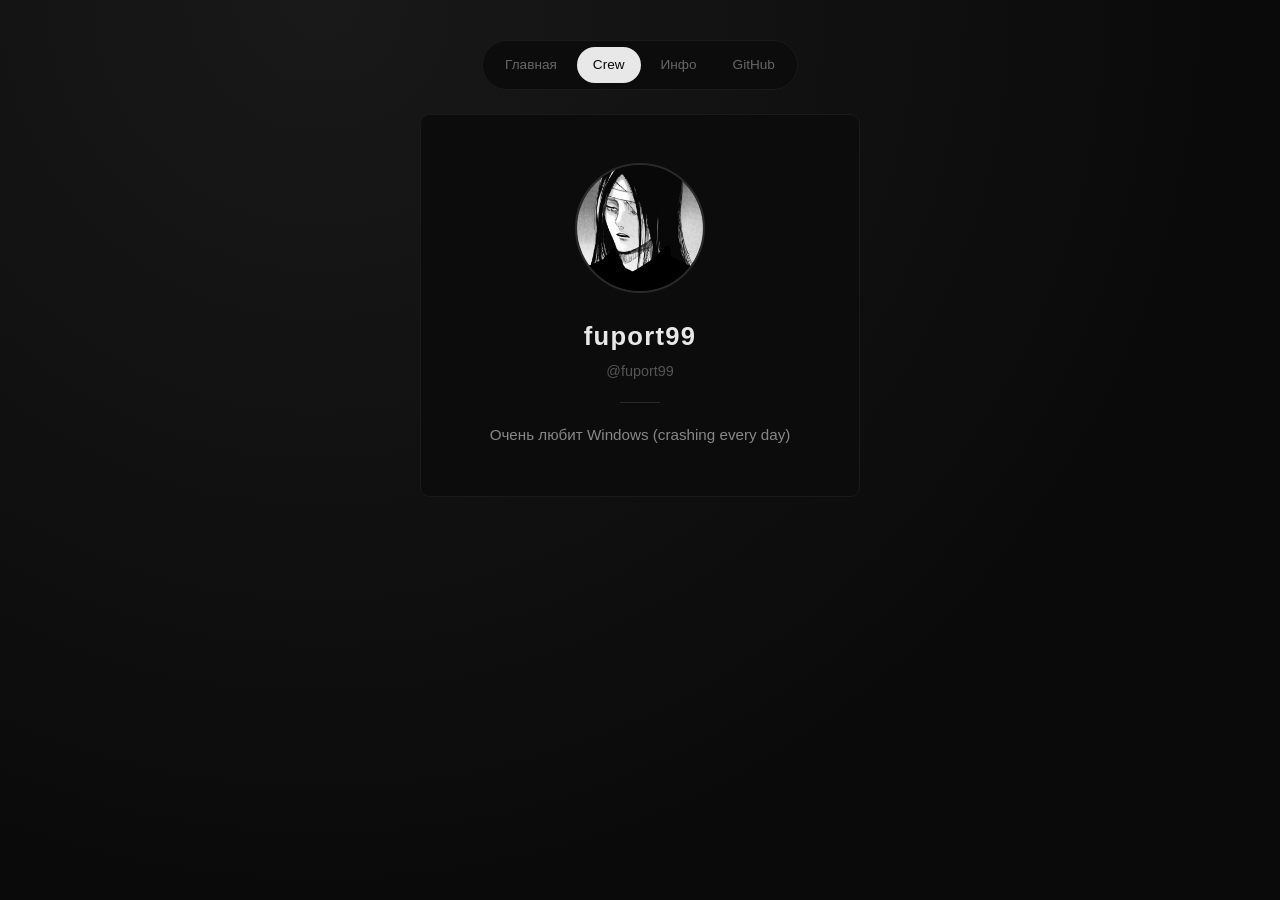
==== Xucrew.html @ 4ab8554b "Initial commit" ====
<!DOCTYPE html>
<html lang="en">
<head>
<meta charset="UTF-8">
<meta name="viewport" content="width=device-width, initial-scale=1.0">
<title>xiaoshuo</title>
<link rel="stylesheet" href="css/Xucrew.css">
</head>
<body>
<div class="container">

  <nav class="navbar">
    <a href="index.html" class="nav-item">Главная</a>
    <a href="Xucrew.html" class="nav-item active">Crew</a>
    <a href="Xuinfo.html" class="nav-item">Инфо</a>
    <a href="Xugithub.html" class="nav-item">GitHub</a>
  </nav>
  <div class="crew-grid">
    
    <div class="fuport-wrapper">
      <div class="crew-card">
        <a href="https://business-card-two-lemon.vercel.app" target="_blank" class="fuport-link">
          <div class="crew-avatar-container">
            <img src="assets/fuport99.jpg" alt="" class="crew-card-avatar">
          </div>
        </a>
        <h3 class="crew-card-name">fuport99</h3>
        <span class="crew-card-handle">@fuport99</span>
        <div class="crew-card-divider"></div>
        <p class="crew-card-bio">Очень любит Windows (crashing every day)</p>
      </div>
      <div class="crew-card-caption"></div>
    </div>

  </div>
</div>
</body>
</html>
---- css/Xucrew.css ----
* {
  margin: 0;
  padding: 0;
  box-sizing: border-box;
}

body {
  background: #080808;
  background-image: radial-gradient(circle at 25% 0%, rgba(50, 50, 50, 0.4) 0%, rgba(10, 10, 10, 1) 70%);
  color: #c8c8c8;
  font-family: 'Inter', sans-serif;
  line-height: 1.5;
  min-height: 100vh;
}

.container {
  max-width: 680px;
  margin: 0 auto;
  padding: 2.5rem 1.5rem 4rem;
}

.navbar {
  display: flex;
  align-items: center;
  justify-content: center;
  background: #0c0c0c;
  border: 1px solid #1a1a1a;
  border-radius: 9999px;
  padding: 0.35rem;
  gap: 0.25rem;
  margin: 0 auto 1.5rem;
  width: 100%;
  max-width: max-content;
}

.nav-item {
  display: flex;
  align-items: center;
  padding: 0.5rem 1rem;
  color: #666;
  text-decoration: none;
  font-size: 0.85rem;
  font-weight: 500;
  border-radius: 9999px;
  transition: all 0.2s ease;
}

.nav-item:hover {
  color: #aaa;
}

.nav-item.active {
  background: #e8e8e8;
  color: #080808;
}

.crew-subtitle {
  font-size: 0.72rem;
  color: #444;
  text-transform: uppercase;
  letter-spacing: 0.1em;
  margin-bottom: 2rem;
  text-align: center;
}

.crew-grid {
  display: grid;
  grid-template-columns: repeat(2, 1fr);
  gap: 1.2rem;
}

.fuport-wrapper {
  grid-column: 1 / -1;
  max-width: 440px;
  margin: 0 auto;
  width: 100%;
}


.crew-card {
  background: #0c0c0c;
  border: 1px solid #1a1a1a;
  border-radius: 0.6rem;
  padding: 3rem 2rem;
  text-align: center;
  transition: border-color 0.2s;
}

.crew-card:hover {
  border-color: #2e2e2e;
}

.fuport-link {
  display: block;
  width: fit-content;
  margin: 0 auto;
}

.crew-avatar-container {
  cursor: pointer;
  width: 130px;
  height: 130px;
  margin-bottom: 1.5rem;
  overflow: hidden;
}

.crew-card-avatar {
  width: 100%;
  height: 100%;
  border-radius: 50%;
  object-fit: cover;
  border: 2px solid #2a2a2a;
  filter: grayscale(100%);
  display: block;
}

.crew-card-name {
  font-size: 1.6rem;
  font-weight: 800;
  color: #e8e8e8;
  margin-bottom: 0.4rem;
  letter-spacing: 0.05em;
}

.crew-card-handle {
  font-size: 0.9rem;
  color: #555;
  display: block;
}

.crew-card-divider {
  width: 40px;
  height: 1px;
  background: #2a2a2a;
  margin: 1.2rem auto;
}

.crew-card-bio {
  font-size: 0.95rem;
  color: #888;
  line-height: 1.7;
}

.crew-card-caption {
  font-size: 0.72rem;
  color: #444;
  margin-top: 0.5rem;
  text-align: center;
}
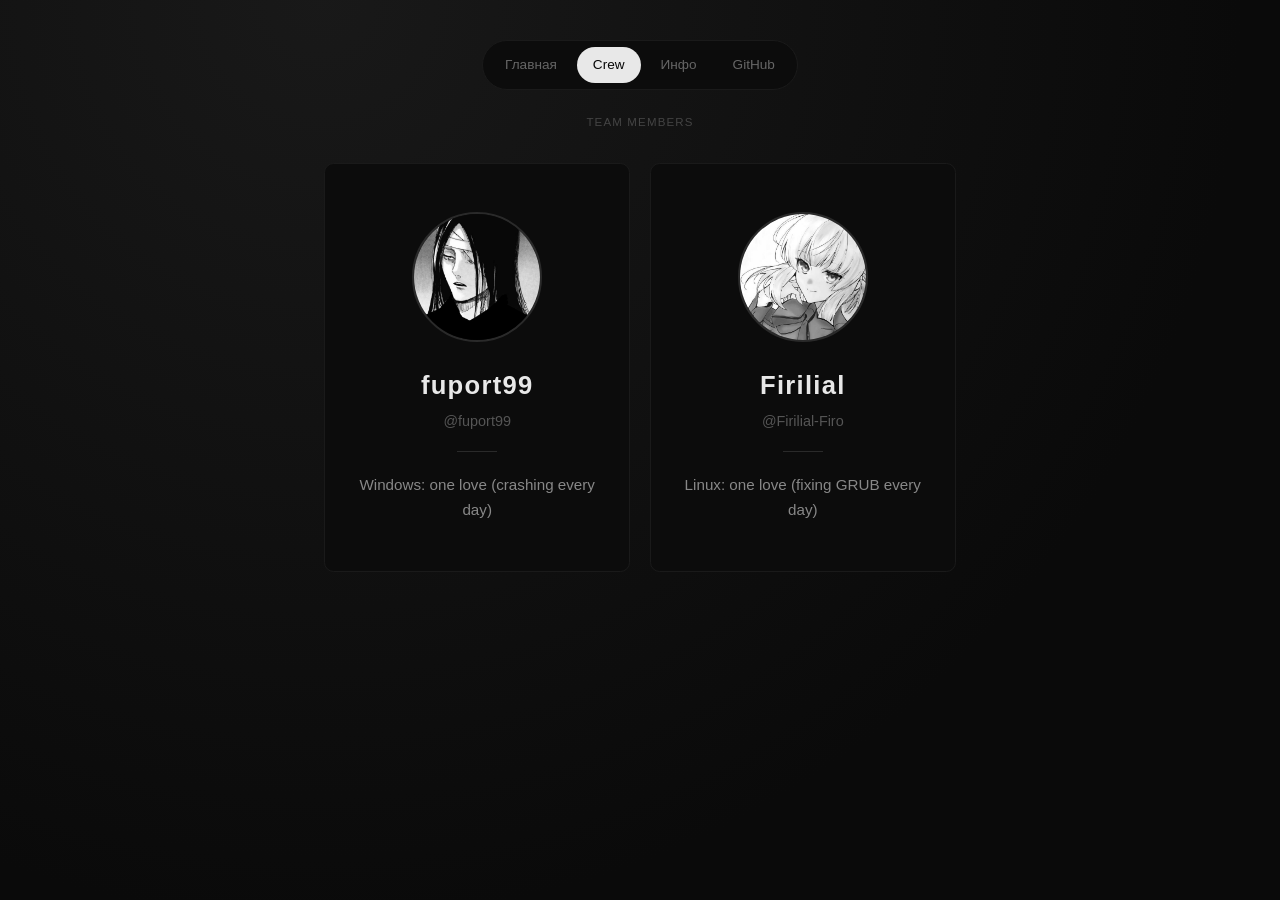
==== commit b72f4bec: "+ assets and + 1 people" ====
--- a/Xucrew.html
+++ b/Xucrew.html
@@ -15,9 +15,12 @@
     <a href="Xuinfo.html" class="nav-item">Инфо</a>
     <a href="Xugithub.html" class="nav-item">GitHub</a>
   </nav>
+  
+  <div class="crew-subtitle">Team members</div>
+
   <div class="crew-grid">
     
-    <div class="fuport-wrapper">
+    <div class="crew-card-wrapper">
       <div class="crew-card">
         <a href="https://business-card-two-lemon.vercel.app" target="_blank" class="fuport-link">
           <div class="crew-avatar-container">
@@ -27,7 +30,22 @@
         <h3 class="crew-card-name">fuport99</h3>
         <span class="crew-card-handle">@fuport99</span>
         <div class="crew-card-divider"></div>
-        <p class="crew-card-bio">Очень любит Windows (crashing every day)</p>
+        <p class="crew-card-bio">Windows: one love (crashing every day)</p>
+      </div>
+      <div class="crew-card-caption"></div>
+    </div>
+
+    <div class="crew-card-wrapper">
+      <div class="crew-card">
+        <a href="https://github.com/Firilial-Firo" target="_blank" class="fuport-link">
+          <div class="crew-avatar-container">
+            <img src="assets/2.jpg" alt="" class="crew-card-avatar">
+          </div>
+        </a>
+        <h3 class="crew-card-name">Firilial</h3>
+        <span class="crew-card-handle">@Firilial-Firo</span>
+        <div class="crew-card-divider"></div>
+        <p class="crew-card-bio">Linux: one love (fixing GRUB every day)</p>
       </div>
       <div class="crew-card-caption"></div>
     </div>
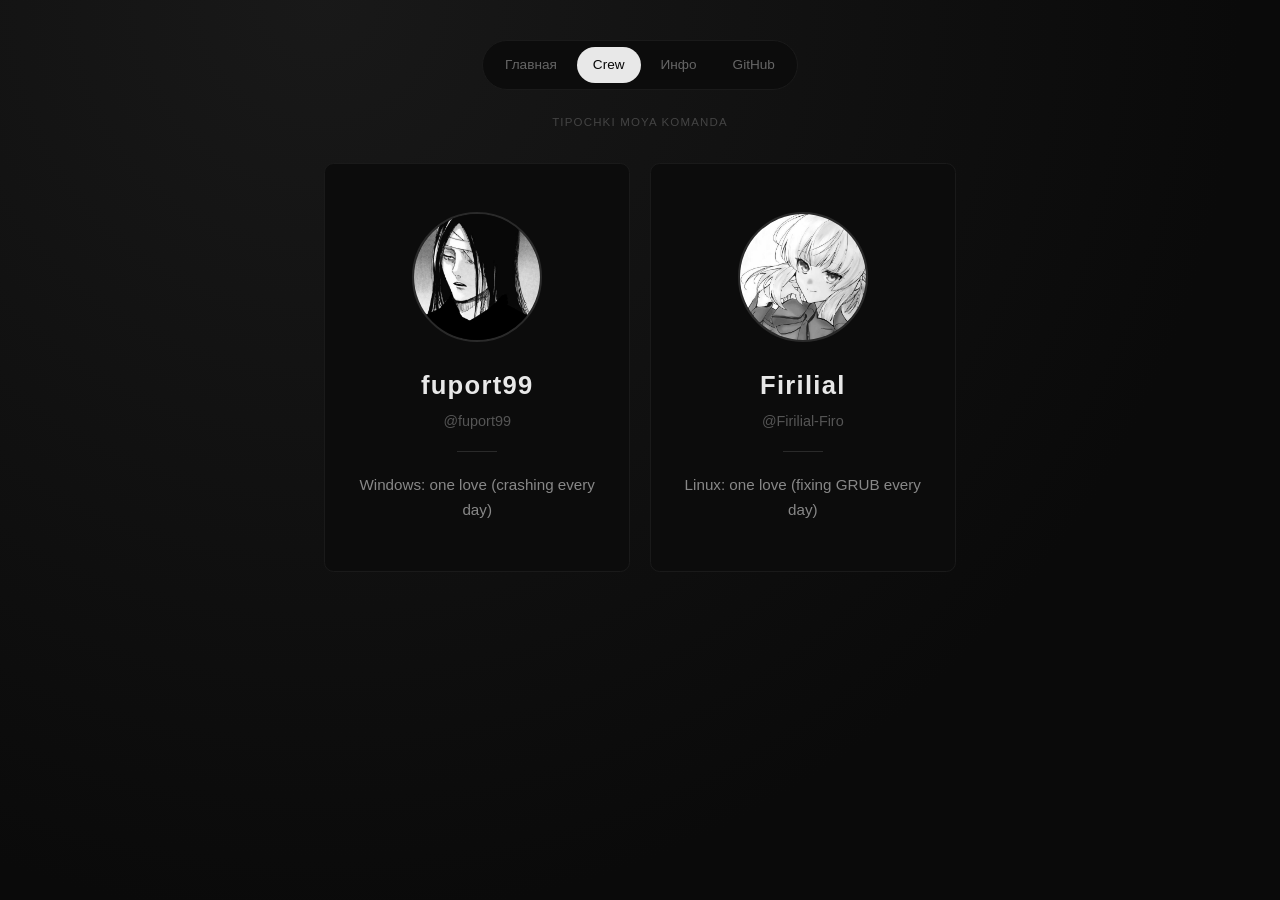
==== commit c8015da2: "update: github,main and info pages using: https://github.com/2016rshah/githubchart-api xugithub.html" ====
--- a/Xucrew.html
+++ b/Xucrew.html
@@ -16,7 +16,7 @@
     <a href="Xugithub.html" class="nav-item">GitHub</a>
   </nav>
   
-  <div class="crew-subtitle">Team members</div>
+  <div class="crew-subtitle">tipochki moya komanda</div>
 
   <div class="crew-grid">
     
